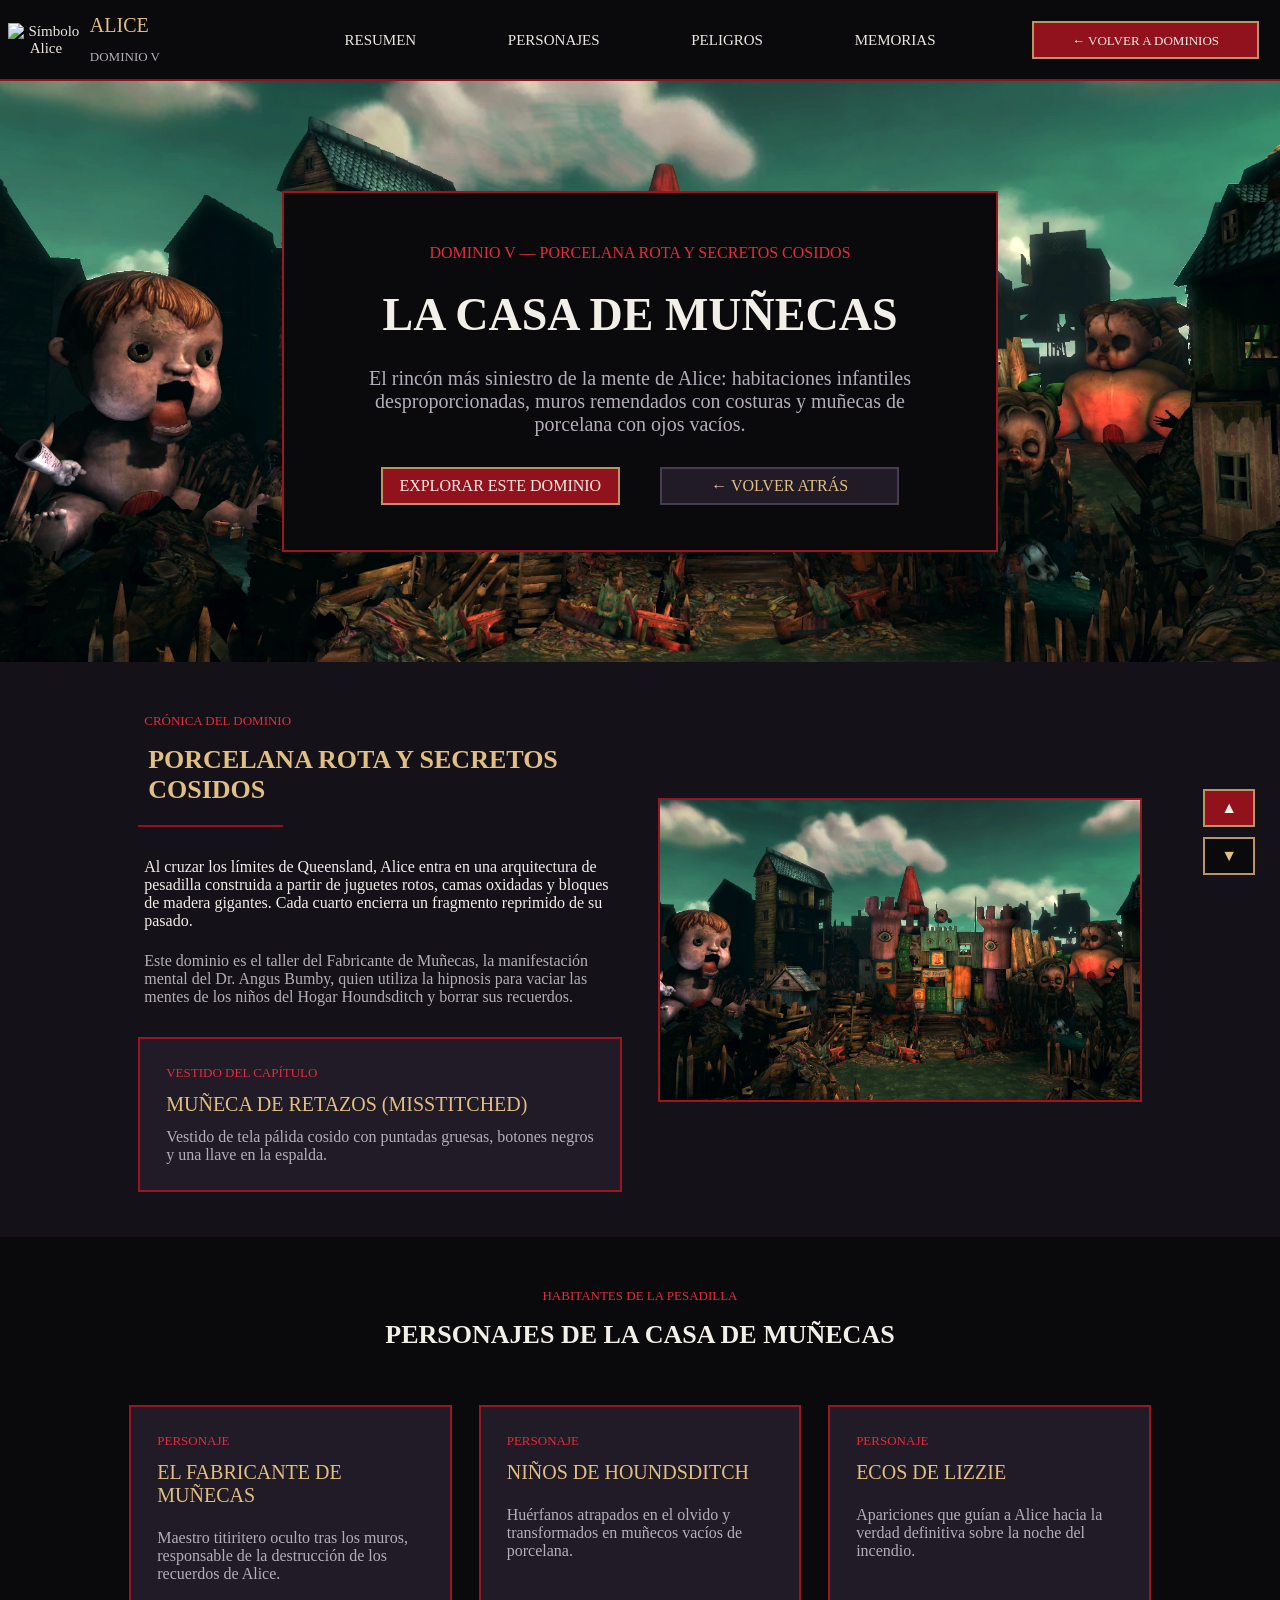
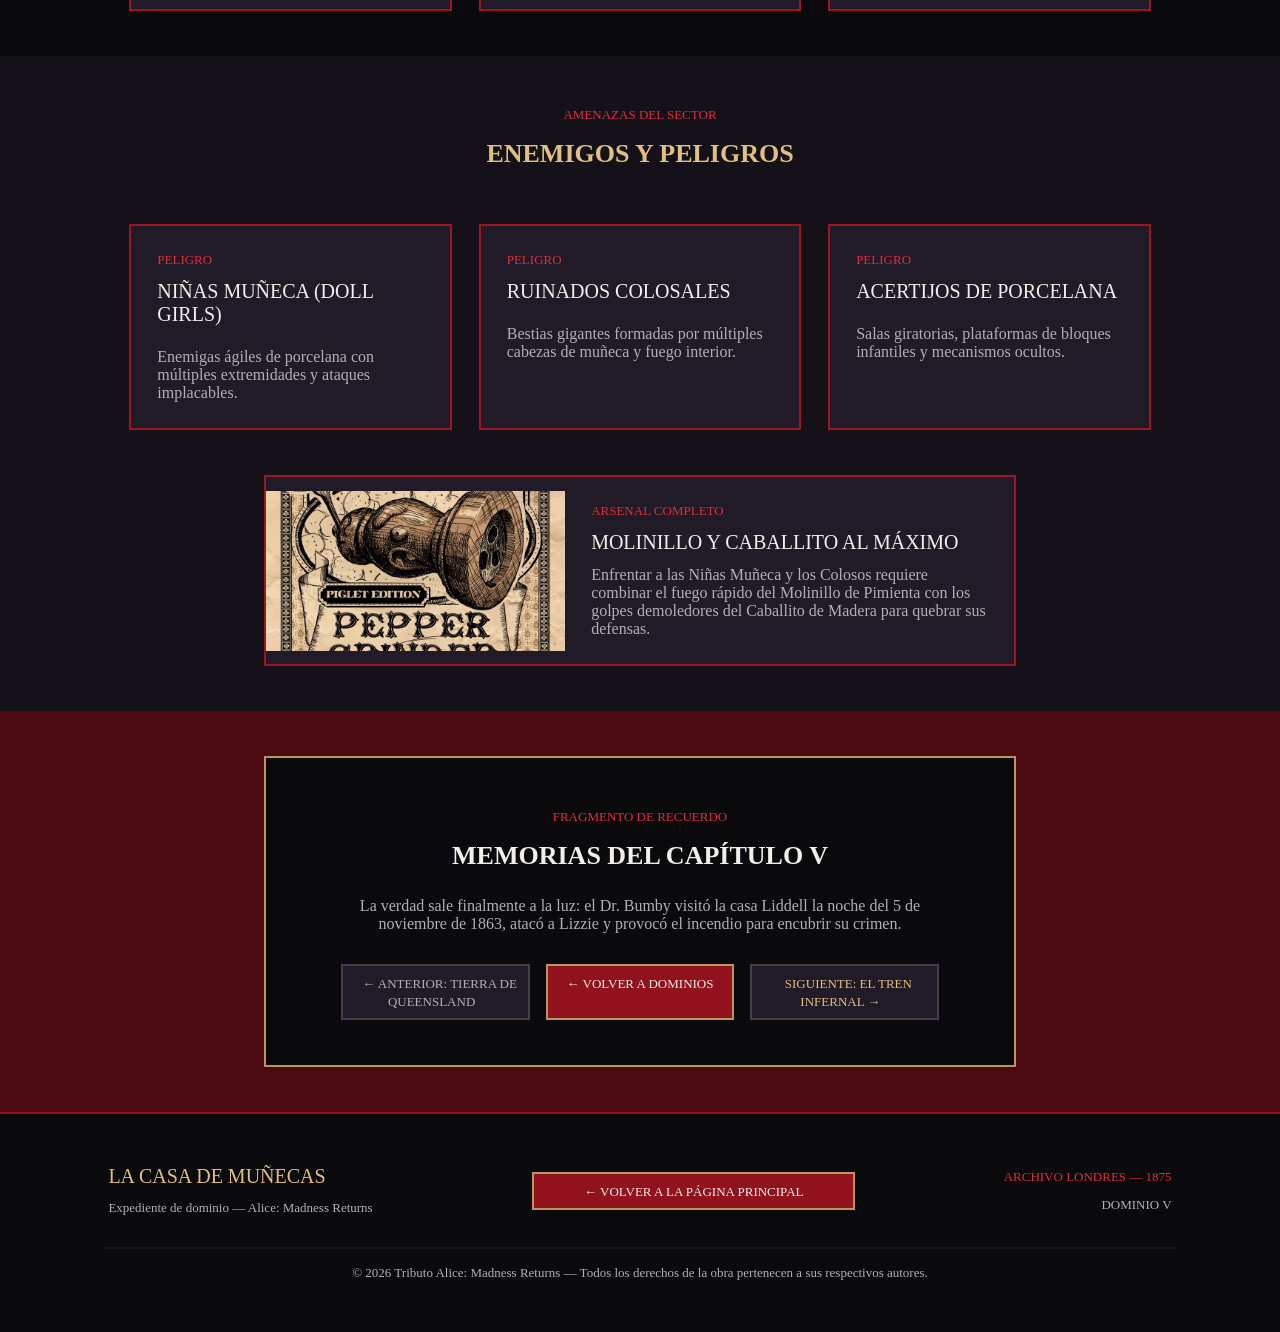
==== casa-munecas.html @ 74ced8d1 "Add files via upload" ====
<!DOCTYPE html>
<html lang="es">
<head>
    <meta charset="UTF-8">
    <meta name="viewport" content="width=device-width, initial-scale=1.0">
    <title>LA CASA DE MUÑECAS - Alice: Madness Returns</title>
    <link rel="icon" href="./img/logo-omega.png" type="image/png">
    <link rel="stylesheet" href="./css/estilos.css">
</head>
<body class="bg-negro texto-blanco">

    <!-- BARRA DE NAVEGACIÓN -->
    <header class="bg-negro w-100 padding-chico" id="inicio">
        <section class="d-flex align-center centradito w-100">

            <!-- Marca / Logo (vuelve al inicio) -->
            <article class="w-20 d-flex align-center">
                <article class="w-30 text-center">
                    <a href="index.html" class="link-imagen">
                        <img src="./img/logo-omega.png" alt="Símbolo Alice" class="w-80">
                    </a>
                </article>
                <article class="w-70">
                    <p class="texto-dorado texto-mediano">ALICE</p>
                    <p class="texto-gris texto-chico">DOMINIO V</p>
                </article>
            </article>

            <!-- Navegación interna del dominio -->
            <nav class="w-60">
                <ul class="d-flex centradito align-center w-100">
                    <li><a href="#resumen">RESUMEN</a></li>
                    <li><a href="#personajes">PERSONAJES</a></li>
                    <li><a href="#peligros">PELIGROS</a></li>
                    <li><a href="#memoria">MEMORIAS</a></li>
                </ul>
            </nav>

            <!-- Botón Volver Atrás en el Header -->
            <article class="w-20 d-flex centradito">
                <article class="borde-dorado w-90 text-center">
                    <p class="bg-carmesi padding-chico">
                        <a href="index.html#dominios" class="texto-blanco texto-chico">← VOLVER A DOMINIOS</a>
                    </p>
                </article>
            </article>

        </section>
    </header>

    <article class="bg-carmesi padding-linea w-100"></article>

    <main class="w-100">

        <!-- HERO DEL DOMINIO -->
        <section class="bg-cover img-dominio-5 padding-hero w-100 text-center">
            <article class="d-flex centradito w-100">
                <article class="borde-carmesi w-70">
                    <article class="bg-negro padding-grande text-center w-100">
                        <p class="texto-rojo texto-normal margen-abajo-chico">DOMINIO V — PORCELANA ROTA Y SECRETOS COSIDOS</p>
                        <h1 class="texto-blanco texto-gigante margen-abajo-chico">LA CASA DE MUÑECAS</h1>
                        <p class="texto-gris texto-mediano margen-abajo">El rincón más siniestro de la mente de Alice: habitaciones infantiles desproporcionadas, muros remendados con costuras y muñecas de porcelana con ojos vacíos.</p>

                        <article class="d-flex centradito w-100 margen-arriba">
                            <article class="borde-dorado w-40">
                                <p class="bg-carmesi padding-chico text-center">
                                    <a href="#resumen" class="texto-blanco texto-normal">EXPLORAR ESTE DOMINIO</a>
                                </p>
                            </article>
                            <article class="borde-gris w-40">
                                <p class="bg-tarjeta padding-chico text-center">
                                    <a href="index.html#dominios" class="texto-dorado texto-normal">← VOLVER ATRÁS</a>
                                </p>
                            </article>
                        </article>
                    </article>
                </article>
            </article>
        </section>

        <!-- SECCIÓN 1: RESUMEN Y ATMÓSFERA -->
        <section class="bg-oscuro padding-grande w-100" id="resumen">
            <article class="d-flex align-center centradito w-100">

                <article class="w-45 text-left">
                    <p class="texto-rojo texto-chico">CRÓNICA DEL DOMINIO</p>
                    <h2 class="texto-dorado texto-grande margen-abajo-chico">PORCELANA ROTA Y SECRETOS COSIDOS</h2>
                    <article class="bg-carmesi padding-linea w-30 margen-abajo"></article>
                    <p class="texto-blanco texto-normal margen-abajo-chico">Al cruzar los límites de Queensland, Alice entra en una arquitectura de pesadilla construida a partir de juguetes rotos, camas oxidadas y bloques de madera gigantes. Cada cuarto encierra un fragmento reprimido de su pasado.</p>
                    <p class="texto-gris texto-normal margen-abajo">Este dominio es el taller del Fabricante de Muñecas, la manifestación mental del Dr. Angus Bumby, quien utiliza la hipnosis para vaciar las mentes de los niños del Hogar Houndsditch y borrar sus recuerdos.</p>

                    <article class="borde-carmesi w-100">
                        <article class="bg-tarjeta padding-mediano w-100">
                            <p class="texto-rojo texto-chico">VESTIDO DEL CAPÍTULO</p>
                            <p class="texto-dorado texto-mediano">MUÑECA DE RETAZOS (MISSTITCHED)</p>
                            <p class="texto-gris texto-normal">Vestido de tela pálida cosido con puntadas gruesas, botones negros y una llave en la espalda.</p>
                        </article>
                    </article>
                </article>

                <article class="w-45">
                    <article class="borde-carmesi w-100">
                        <article class="bg-cover img-dominio-5 alto-destacado w-100"></article>
                    </article>
                </article>

            </article>
        </section>

        <!-- SECCIÓN 2: PERSONAJES CLAVE -->
        <section class="bg-negro padding-grande w-100 text-center" id="personajes">
            <p class="texto-rojo texto-chico">HABITANTES DE LA PESADILLA</p>
            <h2 class="texto-blanco texto-grande margen-abajo-grande">PERSONAJES DE LA CASA DE MUÑECAS</h2>

            <section class="d-flex centradito w-100">
                <article class="borde-carmesi w-30 text-left">
                    <article class="bg-tarjeta padding-mediano w-100">
                        <p class="texto-rojo texto-chico">PERSONAJE</p>
                        <p class="texto-dorado texto-mediano margen-abajo-chico">EL FABRICANTE DE MUÑECAS</p>
                        <p class="texto-gris texto-normal">Maestro titiritero oculto tras los muros, responsable de la destrucción de los recuerdos de Alice.</p>
                    </article>
                </article>
                <article class="borde-carmesi w-30 text-left">
                    <article class="bg-tarjeta padding-mediano w-100">
                        <p class="texto-rojo texto-chico">PERSONAJE</p>
                        <p class="texto-dorado texto-mediano margen-abajo-chico">NIÑOS DE HOUNDSDITCH</p>
                        <p class="texto-gris texto-normal">Huérfanos atrapados en el olvido y transformados en muñecos vacíos de porcelana.</p>
                    </article>
                </article>
                <article class="borde-carmesi w-30 text-left">
                    <article class="bg-tarjeta padding-mediano w-100">
                        <p class="texto-rojo texto-chico">PERSONAJE</p>
                        <p class="texto-dorado texto-mediano margen-abajo-chico">ECOS DE LIZZIE</p>
                        <p class="texto-gris texto-normal">Apariciones que guían a Alice hacia la verdad definitiva sobre la noche del incendio.</p>
                    </article>
                </article>
            </section>
        </section>

        <!-- SECCIÓN 3: ENEMIGOS Y PELIGROS -->
        <section class="bg-oscuro padding-grande w-100 text-center" id="peligros">
            <p class="texto-rojo texto-chico">AMENAZAS DEL SECTOR</p>
            <h2 class="texto-dorado texto-grande margen-abajo-grande">ENEMIGOS Y PELIGROS</h2>

            <section class="d-flex centradito w-100 margen-abajo-grande">
                <article class="borde-carmesi w-30 text-left">
                    <article class="bg-tarjeta padding-mediano w-100">
                        <p class="texto-rojo texto-chico">PELIGRO</p>
                        <p class="texto-blanco texto-mediano margen-abajo-chico">NIÑAS MUÑECA (DOLL GIRLS)</p>
                        <p class="texto-gris texto-normal">Enemigas ágiles de porcelana con múltiples extremidades y ataques implacables.</p>
                    </article>
                </article>
                <article class="borde-carmesi w-30 text-left">
                    <article class="bg-tarjeta padding-mediano w-100">
                        <p class="texto-rojo texto-chico">PELIGRO</p>
                        <p class="texto-blanco texto-mediano margen-abajo-chico">RUINADOS COLOSALES</p>
                        <p class="texto-gris texto-normal">Bestias gigantes formadas por múltiples cabezas de muñeca y fuego interior.</p>
                    </article>
                </article>
                <article class="borde-carmesi w-30 text-left">
                    <article class="bg-tarjeta padding-mediano w-100">
                        <p class="texto-rojo texto-chico">PELIGRO</p>
                        <p class="texto-blanco texto-mediano margen-abajo-chico">ACERTIJOS DE PORCELANA</p>
                        <p class="texto-gris texto-normal">Salas giratorias, plataformas de bloques infantiles y mecanismos ocultos.</p>
                    </article>
                </article>
            </section>

            <!-- Arma o habilidad clave del dominio -->
            <article class="d-flex centradito w-100">
                <article class="borde-carmesi w-70 text-left">
                    <article class="bg-tarjeta d-flex align-center w-100">
                        <article class="w-40 bg-cover img-arma-2 alto-arma"></article>
                        <article class="w-60 padding-mediano">
                            <p class="texto-rojo texto-chico">ARSENAL COMPLETO</p>
                            <p class="texto-blanco texto-mediano">MOLINILLO Y CABALLITO AL MÁXIMO</p>
                            <p class="texto-gris texto-normal">Enfrentar a las Niñas Muñeca y los Colosos requiere combinar el fuego rápido del Molinillo de Pimienta con los golpes demoledores del Caballito de Madera para quebrar sus defensas.</p>
                        </article>
                    </article>
                </article>
            </article>
        </section>

        <!-- SECCIÓN 4: MEMORIAS Y NAVEGACIÓN DE RETORNO -->
        <section class="bg-carmesi-oscuro padding-grande w-100 text-center" id="memoria">
            <article class="d-flex centradito w-100">
                <article class="borde-dorado w-70">
                    <article class="bg-negro padding-grande text-center w-100">
                        <p class="texto-rojo texto-chico">FRAGMENTO DE RECUERDO</p>
                        <h2 class="texto-blanco texto-grande margen-abajo-chico">MEMORIAS DEL CAPÍTULO V</h2>
                        <p class="texto-gris texto-normal margen-abajo">La verdad sale finalmente a la luz: el Dr. Bumby visitó la casa Liddell la noche del 5 de noviembre de 1863, atacó a Lizzie y provocó el incendio para encubrir su crimen.</p>

                        <!-- Botones de navegación y volver atrás -->
                        <article class="d-flex centradito w-100 margen-arriba">
                            <article class="borde-gris w-30">
                                <p class="bg-tarjeta padding-chico text-center">
                                    <a href="queensland.html" class="texto-gris texto-chico">← ANTERIOR: TIERRA DE QUEENSLAND</a>
                                </p>
                            </article>
                            <article class="borde-dorado w-30">
                                <p class="bg-carmesi padding-chico text-center">
                                    <a href="index.html#dominios" class="texto-blanco texto-chico">← VOLVER A DOMINIOS</a>
                                </p>
                            </article>
                            <article class="borde-gris w-30">
                                <p class="bg-tarjeta padding-chico text-center">
                                    <a href="tren-infernal.html" class="texto-dorado texto-chico">SIGUIENTE: EL TREN INFERNAL →</a>
                                </p>
                            </article>
                        </article>
                    </article>
                </article>
            </article>
        </section>

    </main>

    <article class="bg-carmesi padding-linea w-100"></article>

    <!-- FOOTER -->
    <footer class="bg-negro padding-grande w-100" id="final">
        <section class="d-flex centradito align-center w-100 margen-abajo">
            <article class="w-40 text-left">
                <p class="texto-dorado texto-mediano">LA CASA DE MUÑECAS</p>
                <p class="texto-gris texto-chico">Expediente de dominio — Alice: Madness Returns</p>
            </article>

            <article class="w-30 text-center">
                <article class="borde-dorado w-100">
                    <p class="bg-carmesi padding-chico">
                        <a href="index.html#dominios" class="texto-blanco texto-chico">← VOLVER A LA PÁGINA PRINCIPAL</a>
                    </p>
                </article>
            </article>

            <article class="w-30 text-right">
                <p class="texto-rojo texto-chico">ARCHIVO LONDRES — 1875</p>
                <p class="texto-gris texto-chico">DOMINIO V</p>
            </article>
        </section>

        <article class="bg-oscuro padding-linea w-100 margen-abajo-chico"></article>
        <p class="texto-gris texto-chico text-center">© 2026 Tributo Alice: Madness Returns — Todos los derechos de la obra pertenecen a sus respectivos autores.</p>
    </footer>

    <!-- Botones flotantes: Inicio y Final -->
    <article class="botones-flotantes">
        <article class="borde-dorado margen-abajo-chico text-center">
            <p class="bg-carmesi padding-chico">
                <a href="#inicio" class="texto-blanco texto-normal" title="Ir al inicio">▲</a>
            </p>
        </article>
        <article class="borde-dorado text-center">
            <p class="bg-negro padding-chico">
                <a href="#final" class="texto-dorado texto-normal" title="Ir al final">▼</a>
            </p>
        </article>
    </article>

    <script src="./js/scroll.js"></script>
</body>
</html>
---- css/estilos.css ----
* { box-sizing: border-box; padding: 0; margin: 0; scroll-behavior: smooth; }


h1 { font-size: 42px; padding: 10px; }
h2 { font-size: 28px; padding: 10px; }
p { padding: 6px; }
ul { list-style: none; }

a {
    text-decoration: none;
    color: rgb(235, 230, 225);
    font-size: 15px;
    padding: 8px;
}

a:hover {
    color: rgb(215, 40, 55);
    text-decoration: underline;
}


.bg-negro { background-color: rgb(10, 9, 12); }
.bg-oscuro { background-color: rgb(20, 17, 24); }
.bg-tarjeta { background-color: rgb(32, 27, 38); }
.bg-carmesi { background-color: rgb(145, 18, 28); }
.bg-carmesi-oscuro { background-color: rgb(75, 10, 18); }
.bg-celeste { background-color: rgb(95, 175, 185); }
.bg-blanco { background-color: rgb(240, 235, 230); }


.borde-carmesi {
    background-color: rgb(155, 22, 34);
    padding: 2px;
}

.borde-dorado {
    background-color: rgb(185, 150, 95);
    padding: 2px;
}

.borde-gris {
    background-color: rgb(70, 62, 78);
    padding: 2px;
}


.texto-chico { font-size: 13px; }
.texto-normal { font-size: 16px; }
.texto-mediano { font-size: 20px; }
.texto-grande { font-size: 26px; }
.texto-gigante { font-size: 46px; }

.texto-blanco { color: rgb(242, 238, 232); }
.texto-gris { color: rgb(180, 174, 185); }
.texto-rojo { color: rgb(225, 45, 60); }
.texto-dorado { color: rgb(225, 190, 130); }
.texto-celeste { color: rgb(135, 210, 218); }
.texto-negro { color: rgb(15, 12, 18); }

.text-center { text-align: center; }
.text-left { text-align: left; }
.text-right { text-align: right; }


.d-flex { display: flex; }
.align-center { align-items: center; }
.centradito { justify-content: space-evenly; }


.w-10 { width: 10%; }
.w-20 { width: 20%; }
.w-30 { width: 30%; }
.w-40 { width: 40%; }
.w-45 { width: 45%; }
.w-50 { width: 50%; }
.w-60 { width: 60%; }
.w-70 { width: 70%; }
.w-80 { width: 80%; }
.w-90 { width: 90%; }
.w-100 { width: 100%; }


.padding-linea { padding: 1px; }
.padding-chico { padding: 8px; }
.padding-mediano { padding: 20px; }
.padding-grande { padding: 45px 8%; }
.padding-hero { padding: 110px 10%; }

.margen-abajo-chico { margin: 0 0 10px 0; }
.margen-abajo { margin: 0 0 25px 0; }
.margen-abajo-grande { margin: 0 0 45px 0; }
.margen-arriba { margin: 25px 0 0 0; }


.bg-cover {
    background-size: cover;
    background-repeat: no-repeat;
    background-position: center;
}

.alto-tarjeta { padding: 95px 10px; }
.alto-arma { padding: 80px 10px; }
.alto-destacado { padding: 150px 20px; }

.img-hero { background-image: url(../img/Hero-v1.jpg) }
.img-historia { background-image: url(../img/Londres-alice.jpg); }
.img-dominio-londres { background-image: url(../img/historia-londres.jpg); }
.img-dominio-valle, .img-dominio-1 { background-image: url(../img/dominio-valle.jpg); }
.img-dominio-sombrerero { background-image: url(../img/dominio-sombrerero.jpg); }
.img-dominio-profundidades, .img-dominio-2 { background-image: url(../img/dominio-profundidades.jpg); }
.img-dominio-bosque, .img-dominio-3 { background-image: url(../img/dominio-bosque.jpg); }
.img-dominio-queensland, .img-dominio-4 { background-image: url(../img/dominio-queensland.jpg); }
.img-dominio-munecas, .img-dominio-5 { background-image: url(../img/dominio-munecas.jpg); }
.img-dominio-tren, .img-dominio-6 { background-image: url(../img/dominio-tren.jpg); }
.img-arma-1 { background-image: url(../img/arma-vorpal.jpg); }
.img-arma-2 { background-image: url(../img/arma-molinillo.jpg); }
.img-arma-3 { background-image: url(../img/arma-caballito.jpg); }
.img-arma-4 { background-image: url(../img/arma-tetera.jpg); }
.img-histeria { background-image: url(../img/modo-histeria.jpg); }
.img-cta { background-image: url(../img/cta-fondo.jpg); }


.alto-arma {
    cursor: zoom-in;
}


.alto-arma::before {
    content: "";
    position: fixed;
    top: 0;
    left: 0;
    width: 100%;
    height: 100%;
    background-color: rgba(10, 9, 12, 0.75);
    backdrop-filter: blur(8px);
    -webkit-backdrop-filter: blur(8px);
    z-index: 998;
    opacity: 0;
    visibility: hidden;
    pointer-events: none;
    transition: opacity 0.3s ease, visibility 0.3s ease;
}

.alto-arma::after {
    content: "";
    position: fixed;
    top: 50%;
    left: 50%;
    width: 80vw;
    height: 80vh;
    background-image: inherit;
    background-size: contain;
    background-repeat: no-repeat;
    background-position: center;
    filter: drop-shadow(0 0 25px rgba(0, 0, 0, 0.9));
    z-index: 999;
    opacity: 0;
    visibility: hidden;
    pointer-events: none;
    transform: translate(-50%, -50%) scale(0.85);
    transition: opacity 0.3s ease, transform 0.3s ease, visibility 0.3s ease;
}


.alto-arma:hover::before {
    opacity: 1;
    visibility: visible;
}

.alto-arma:hover::after {
    opacity: 1;
    visibility: visible;
    transform: translate(-50%, -50%) scale(1);
}


.botones-flotantes {
    position: fixed;
    bottom: 25px;
    right: 25px;
    z-index: 900;
}

.botones-flotantes a:hover {
    color: rgb(242, 238, 232);
    text-decoration: none;
}


.link-imagen {
    display: block;
    padding: 0;
    cursor: pointer;
    transition: opacity 0.25s ease;
}

.link-imagen:hover {
    opacity: 0.8;
    text-decoration: none;
}

.img-dlc-collage {
    background-image: url(../img/dlc-collage.jpg);
    background-position: top center;
}
.borde-gris,
.borde-dorado,
.borde-carmesi {
    display: flex;
    flex-direction: column;
}

.borde-gris > *,
.borde-dorado > *,
.borde-carmesi > * {
    flex: 1;
}

.fila-centrada {
    justify-content: center;
    gap: 3.33%;
}

.w-97 {
    width: 96.7%;
}

.btn-enlace {
    display: block;
    width: 100%;
}
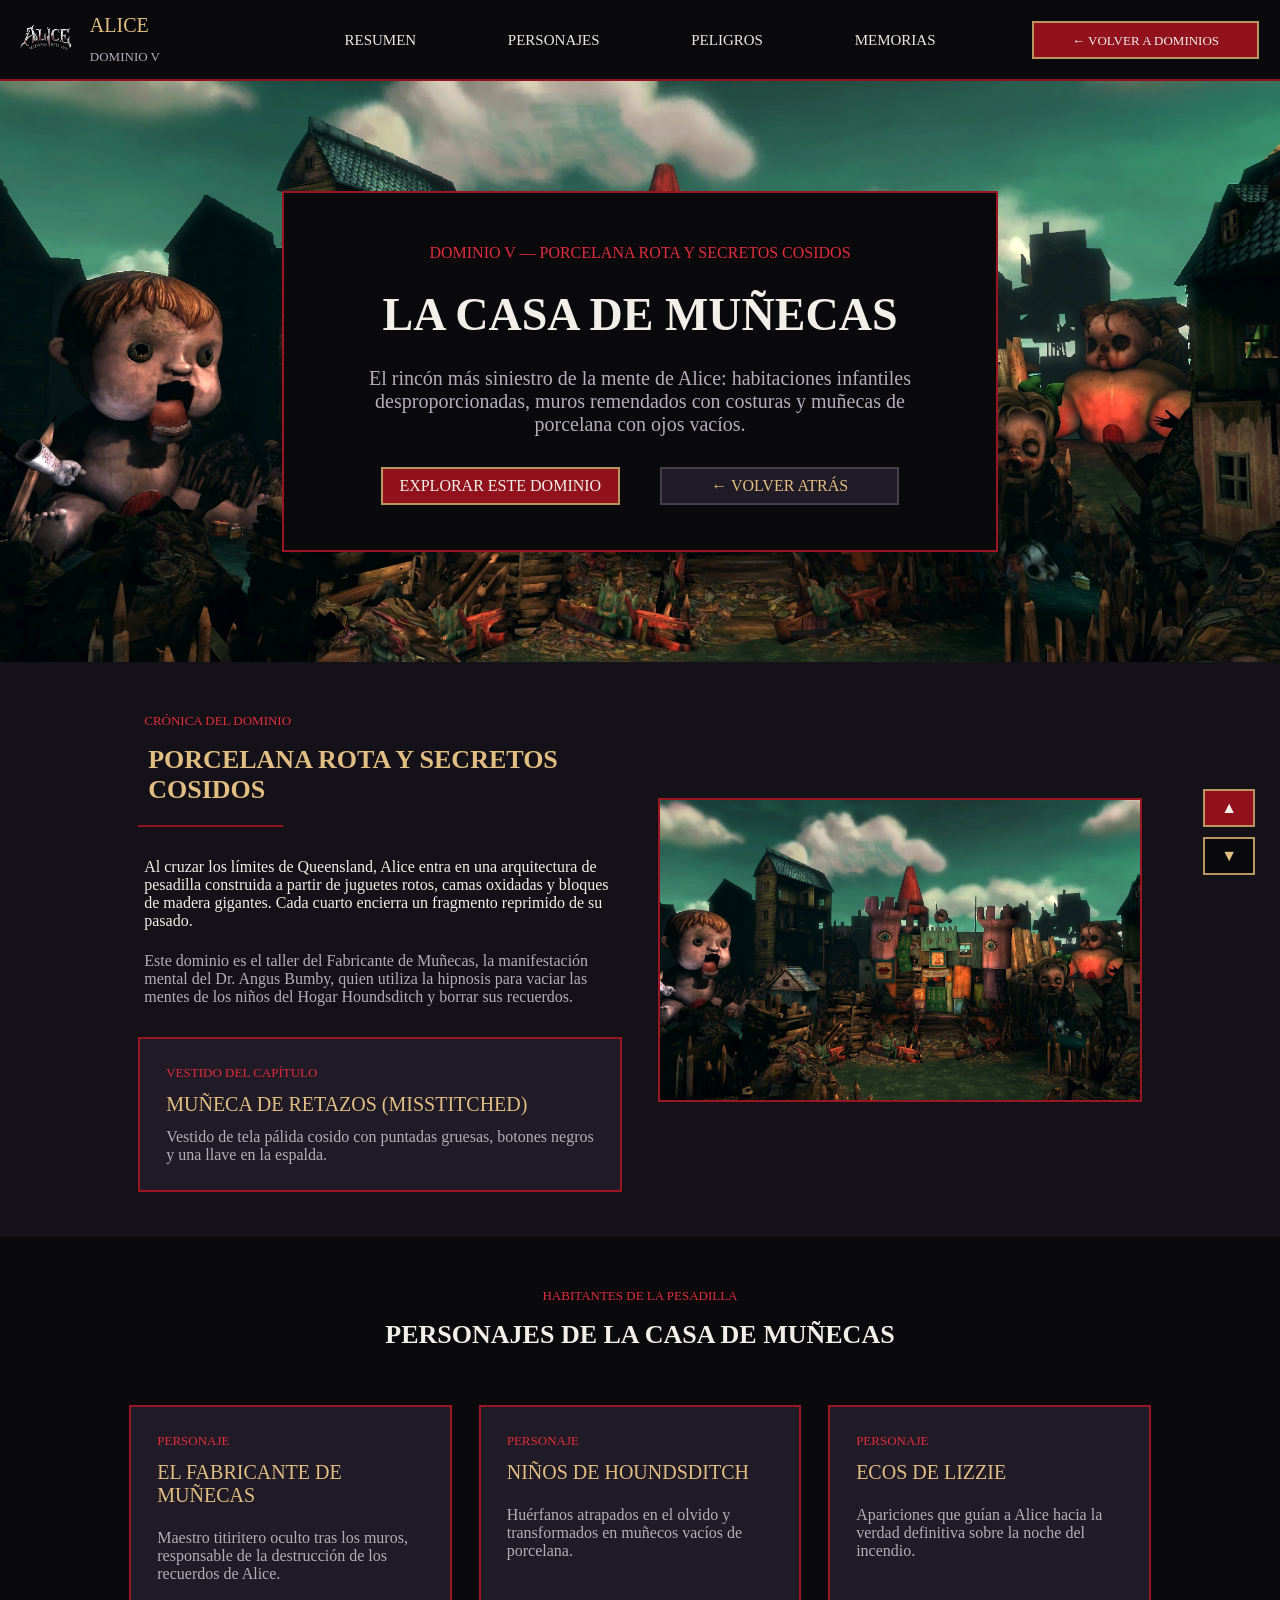
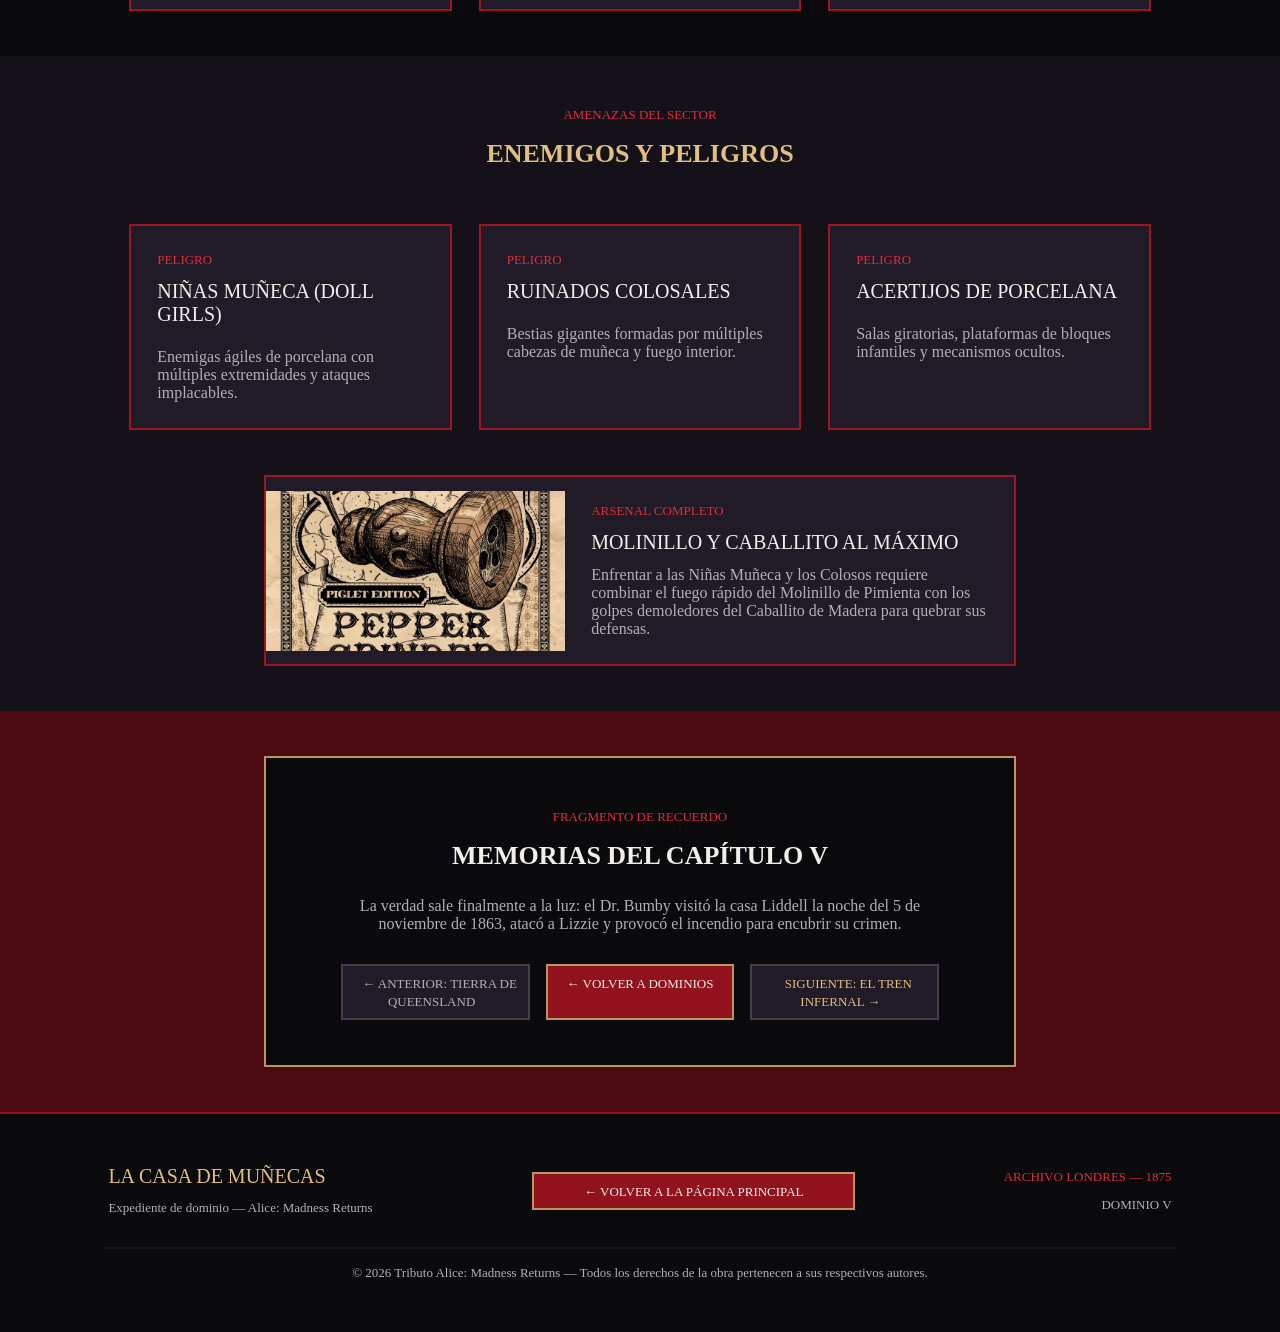
==== commit e7cf362e: "casa-munecas.html" ====
--- a/casa-munecas.html
+++ b/casa-munecas.html
@@ -9,15 +9,15 @@
 </head>
 <body class="bg-negro texto-blanco">
 
-    <!-- BARRA DE NAVEGACIÓN -->
+    
     <header class="bg-negro w-100 padding-chico" id="inicio">
         <section class="d-flex align-center centradito w-100">
 
-            <!-- Marca / Logo (vuelve al inicio) -->
+            
             <article class="w-20 d-flex align-center">
                 <article class="w-30 text-center">
                     <a href="index.html" class="link-imagen">
-                        <img src="./img/logo-omega.png" alt="Símbolo Alice" class="w-80">
+                        <img src="./img/Logo-alice.png" alt="Símbolo Alice" class="w-80">
                     </a>
                 </article>
                 <article class="w-70">
@@ -26,7 +26,7 @@
                 </article>
             </article>
 
-            <!-- Navegación interna del dominio -->
+          
             <nav class="w-60">
                 <ul class="d-flex centradito align-center w-100">
                     <li><a href="#resumen">RESUMEN</a></li>
@@ -36,7 +36,7 @@
                 </ul>
             </nav>
 
-            <!-- Botón Volver Atrás en el Header -->
+            
             <article class="w-20 d-flex centradito">
                 <article class="borde-dorado w-90 text-center">
                     <p class="bg-carmesi padding-chico">
@@ -52,7 +52,7 @@
 
     <main class="w-100">
 
-        <!-- HERO DEL DOMINIO -->
+      
         <section class="bg-cover img-dominio-5 padding-hero w-100 text-center">
             <article class="d-flex centradito w-100">
                 <article class="borde-carmesi w-70">
@@ -78,7 +78,7 @@
             </article>
         </section>
 
-        <!-- SECCIÓN 1: RESUMEN Y ATMÓSFERA -->
+      
         <section class="bg-oscuro padding-grande w-100" id="resumen">
             <article class="d-flex align-center centradito w-100">
 
@@ -107,7 +107,7 @@
             </article>
         </section>
 
-        <!-- SECCIÓN 2: PERSONAJES CLAVE -->
+    
         <section class="bg-negro padding-grande w-100 text-center" id="personajes">
             <p class="texto-rojo texto-chico">HABITANTES DE LA PESADILLA</p>
             <h2 class="texto-blanco texto-grande margen-abajo-grande">PERSONAJES DE LA CASA DE MUÑECAS</h2>
@@ -137,7 +137,7 @@
             </section>
         </section>
 
-        <!-- SECCIÓN 3: ENEMIGOS Y PELIGROS -->
+        
         <section class="bg-oscuro padding-grande w-100 text-center" id="peligros">
             <p class="texto-rojo texto-chico">AMENAZAS DEL SECTOR</p>
             <h2 class="texto-dorado texto-grande margen-abajo-grande">ENEMIGOS Y PELIGROS</h2>
@@ -166,7 +166,7 @@
                 </article>
             </section>
 
-            <!-- Arma o habilidad clave del dominio -->
+           
             <article class="d-flex centradito w-100">
                 <article class="borde-carmesi w-70 text-left">
                     <article class="bg-tarjeta d-flex align-center w-100">
@@ -181,7 +181,7 @@
             </article>
         </section>
 
-        <!-- SECCIÓN 4: MEMORIAS Y NAVEGACIÓN DE RETORNO -->
+       
         <section class="bg-carmesi-oscuro padding-grande w-100 text-center" id="memoria">
             <article class="d-flex centradito w-100">
                 <article class="borde-dorado w-70">
@@ -190,7 +190,7 @@
                         <h2 class="texto-blanco texto-grande margen-abajo-chico">MEMORIAS DEL CAPÍTULO V</h2>
                         <p class="texto-gris texto-normal margen-abajo">La verdad sale finalmente a la luz: el Dr. Bumby visitó la casa Liddell la noche del 5 de noviembre de 1863, atacó a Lizzie y provocó el incendio para encubrir su crimen.</p>
 
-                        <!-- Botones de navegación y volver atrás -->
+                       
                         <article class="d-flex centradito w-100 margen-arriba">
                             <article class="borde-gris w-30">
                                 <p class="bg-tarjeta padding-chico text-center">
@@ -217,7 +217,7 @@
 
     <article class="bg-carmesi padding-linea w-100"></article>
 
-    <!-- FOOTER -->
+    
     <footer class="bg-negro padding-grande w-100" id="final">
         <section class="d-flex centradito align-center w-100 margen-abajo">
             <article class="w-40 text-left">
@@ -243,7 +243,7 @@
         <p class="texto-gris texto-chico text-center">© 2026 Tributo Alice: Madness Returns — Todos los derechos de la obra pertenecen a sus respectivos autores.</p>
     </footer>
 
-    <!-- Botones flotantes: Inicio y Final -->
+    
     <article class="botones-flotantes">
         <article class="borde-dorado margen-abajo-chico text-center">
             <p class="bg-carmesi padding-chico">
@@ -259,4 +259,4 @@
 
     <script src="./js/scroll.js"></script>
 </body>
-</html>+</html>
--- a/css/estilos.css
+++ b/css/estilos.css
@@ -1,5 +1,9 @@
-* { box-sizing: border-box; padding: 0; margin: 0; scroll-behavior: smooth; }
-
+* { box-sizing: border-box; padding: 0; margin: 0; }
+
+html, body {
+    overflow-x: hidden;
+    max-width: 100%;
+}
 
 h1 { font-size: 42px; padding: 10px; }
 h2 { font-size: 28px; padding: 10px; }
@@ -229,4 +233,92 @@
 .btn-enlace {
     display: block;
     width: 100%;
-}+}
+
+ @media (max-width: 960px) {
+    .d-flex {
+        flex-direction: column !important;
+        flex-wrap: wrap !important;
+        align-items: center !important;
+        gap: 16px;
+    }
+
+    header .w-20 {
+        flex-direction: row !important;
+        justify-content: center !important;
+        width: 100% !important;
+    }
+
+    header .w-20 .w-30 {
+        width: 55px !important;
+    }
+
+    header .w-20 .w-70 {
+        width: auto !important;
+    }
+
+    nav ul.d-flex {
+        flex-direction: row !important;
+        flex-wrap: wrap !important;
+        justify-content: center !important;
+        gap: 6px;
+    }
+
+    .w-20,
+    .w-30,
+    .w-40,
+    .w-45,
+    .w-50,
+    .w-60,
+    .w-70,
+    .w-80,
+    .w-90,
+    .w-97 {
+        width: 100% !important;
+    }
+
+    footer .text-left,
+    footer .text-right {
+        text-align: center !important;
+    }
+
+    .padding-hero {
+        padding: 45px 5% !important;
+    }
+
+    .padding-grande {
+        padding: 35px 5% !important;
+    }
+
+    .alto-destacado {
+        padding: 100px 15px !important;
+    }
+}
+
+@media (max-width: 640px) {
+    .texto-gigante {
+        font-size: 28px !important;
+    }
+
+    .texto-grande {
+        font-size: 22px !important;
+    }
+
+    .texto-mediano {
+        font-size: 16px !important;
+    }
+
+    .alto-tarjeta {
+        padding: 80px 10px !important;
+    }
+
+    .alto-arma {
+        width: 100% !important;
+        padding: 95px 10px !important;
+    }
+
+    .botones-flotantes {
+        bottom: 14px;
+        right: 14px;
+    }
+}
